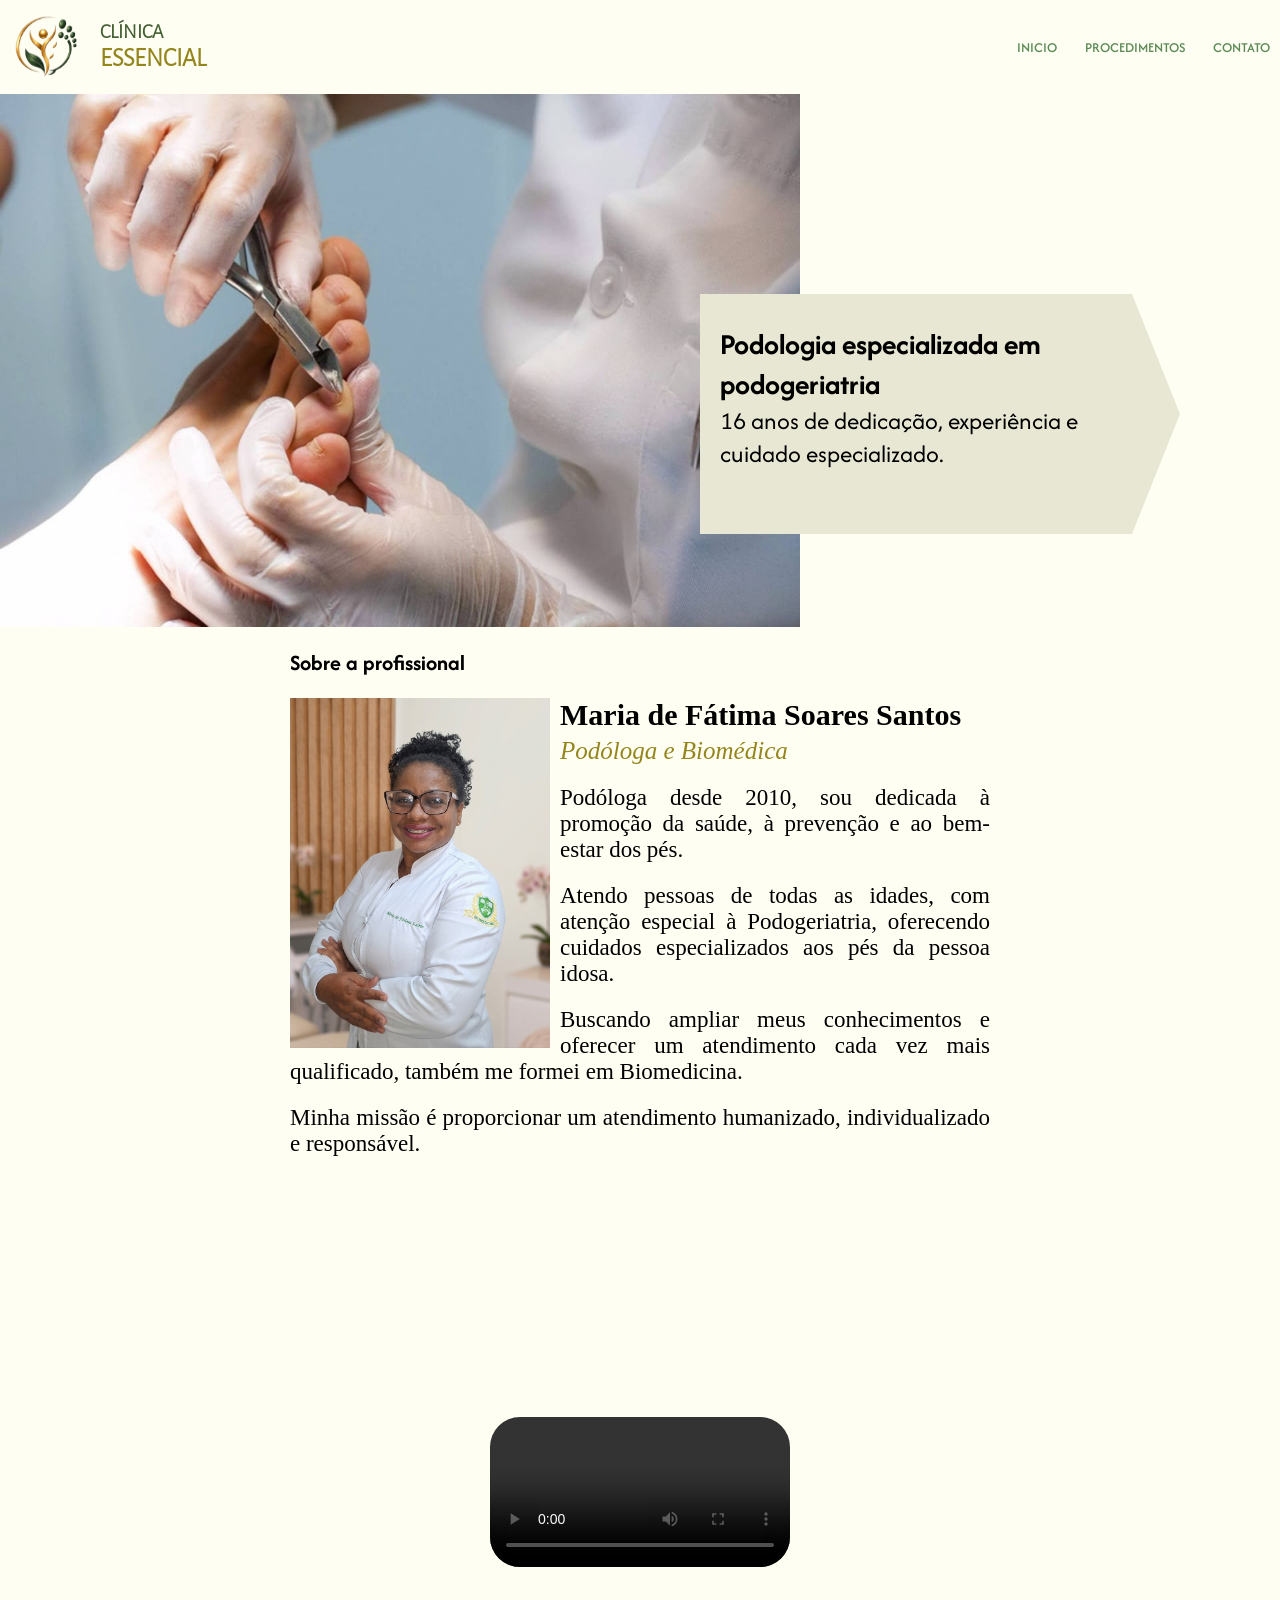
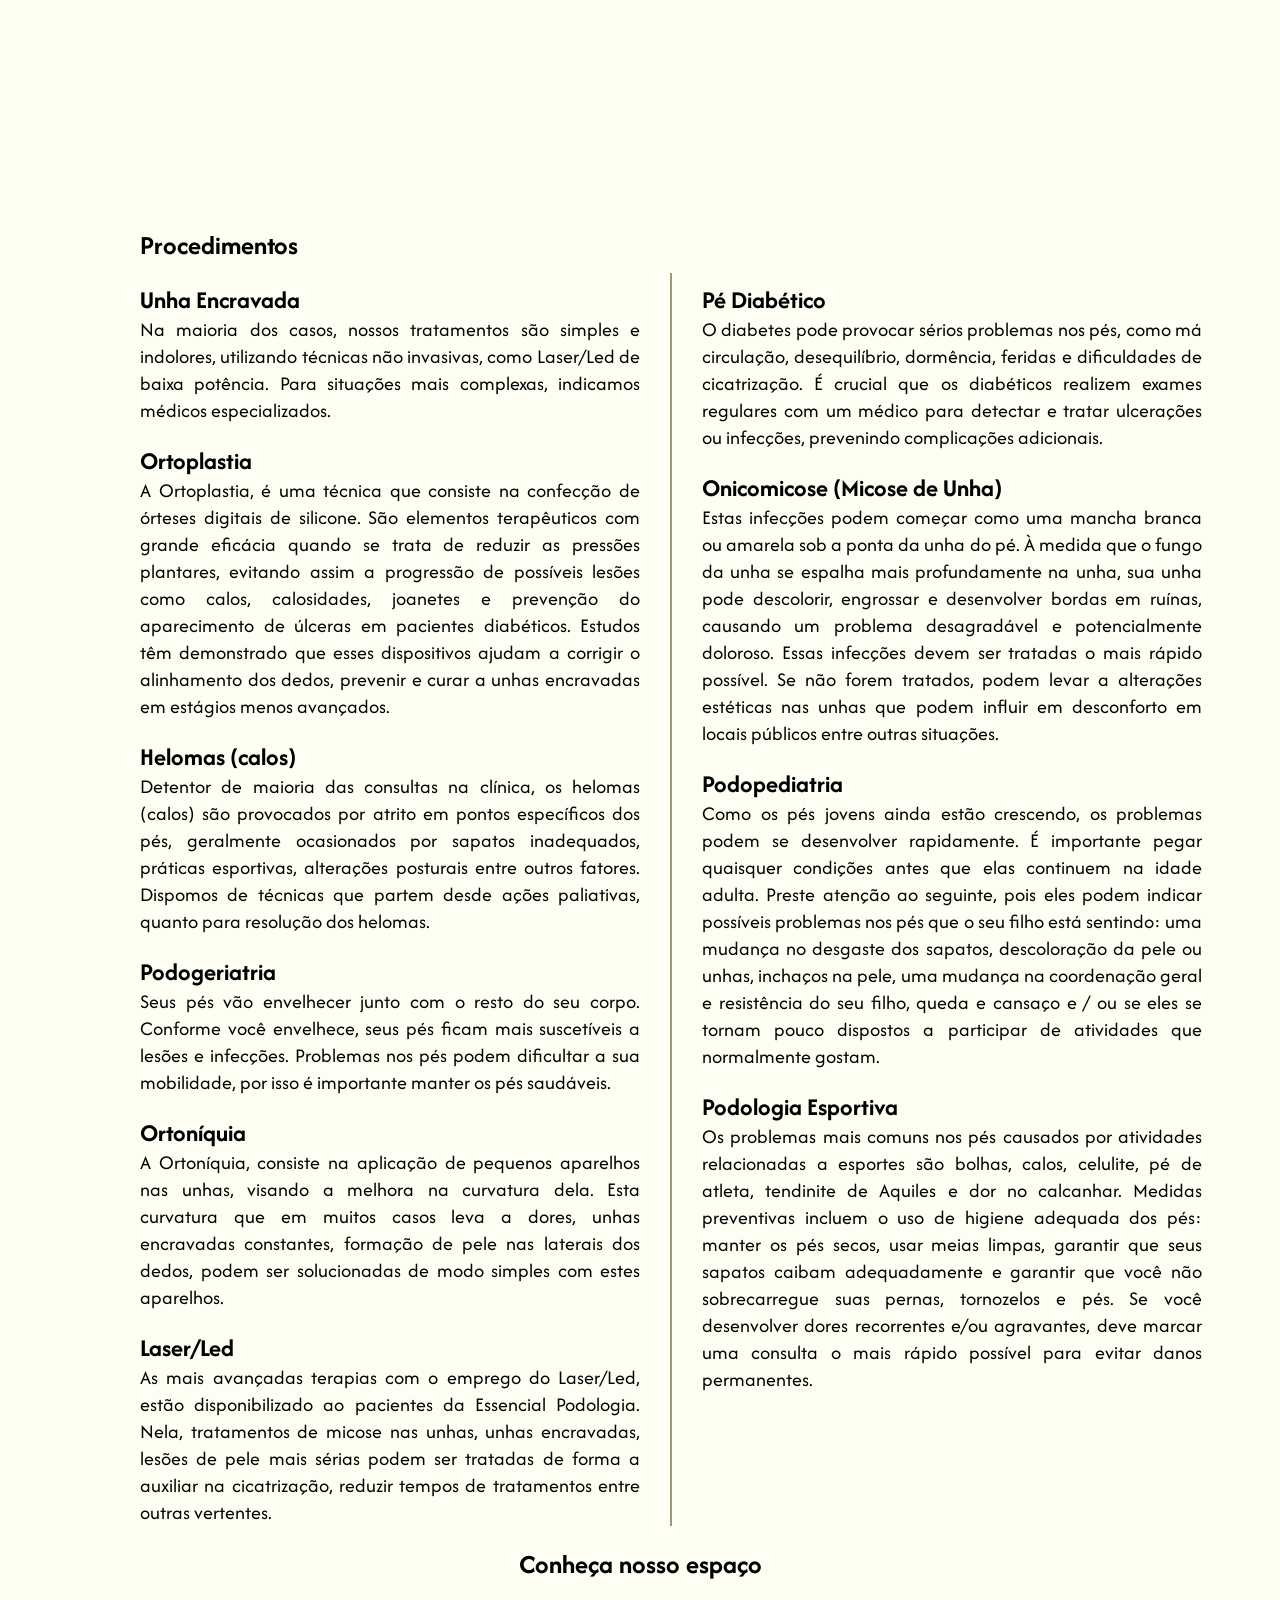
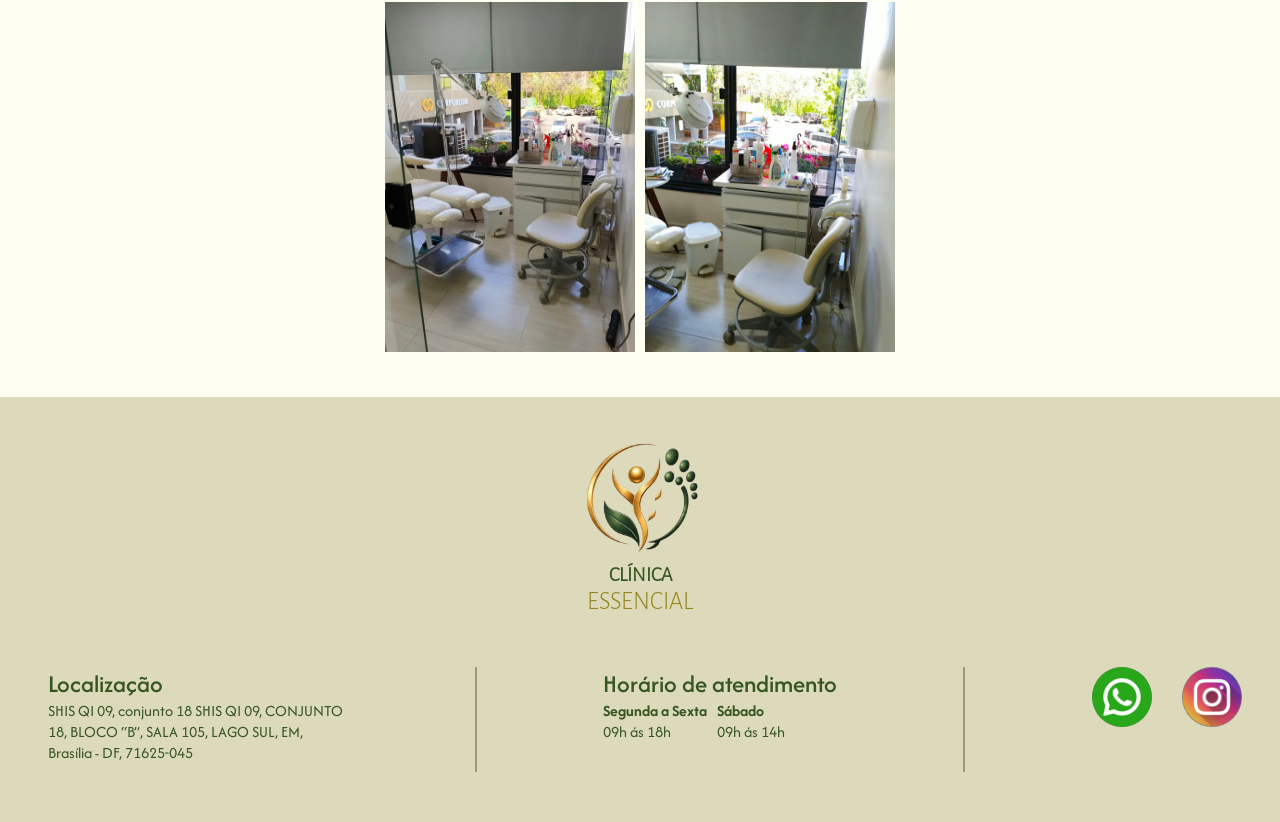
==== pages/essencial.html @ eeaeceb3 "Add files via upload" ====
<!DOCTYPE html>
<html lang="pt-br">

<head>
    <meta charset="UTF-8">
    <meta name="viewport" content="width=device-width, initial-scale=1.0">
    <title>Essencial - Fátima Soares</title>
    <link rel="icon" href="../assets/icons/logo_essencial.svg">
    <link rel="stylesheet" href="../css/essencial.css">

</head>

<body>

    <header>
        <div class="head">
            <div class="logo-header">
                <img class="logo-iva-header" src="../assets/icons/logo_essencial.svg" alt="">
            </div>
            <div class="nomeClinica">
                <p class="verde">CLÍNICA</p>
                <h1 class="dourado">ESSENCIAL</h1>
            </div>
        </div>


        <nav class="nav-menu" aria-label="Navegação principal">
            <button class="menu-button" type="button" aria-label="Abrir menu" aria-expanded="false"
                aria-controls="menu-links">
                <img class="menu" src="../assets/icons/menu.svg" alt="">
            </button>
            <div class="menu-links" id="menu-links">
                <a href="../index.html">INICIO</a>
                <a href="#procedimento">PROCEDIMENTOS</a>
                <a href="#contato">CONTATO</a>
            </div>
        </nav>

    </header>


    <main>
        <section class="slide">
            <img src="../assets/images/pepodo.jpg" alt="" class="podope">
            <div class="casa">
                <h1>Podologia especializada em podogeriatria </h1>
                <p>16 anos de dedicação, experiência e cuidado especializado.</p>
            </div>
        </section>

        <section class="profissional">
            <div class="profici">

                <div class="titulo-sobre">
                    <h1>Sobre a profissional</h1>
                </div>
                <div class="sobre">
                    <img src="../assets/images/fatima.jpg" alt="Foto da profissional">

                    <h2>Maria de Fátima Soares Santos</h2>
                    <h3>Podóloga e Biomédica</h3>

                    <p>
                        Podóloga desde 2010, sou dedicada à promoção da saúde,
                        à prevenção e ao bem-estar dos pés.
                    </p>

                    <p>
                        Atendo pessoas de todas as idades, com atenção especial à
                        Podogeriatria, oferecendo cuidados especializados aos pés da
                        pessoa idosa.
                    </p>

                    <p>
                        Buscando ampliar meus conhecimentos e oferecer um atendimento
                        cada vez mais qualificado, também me formei em Biomedicina.
                    </p>

                    <p>
                        Minha missão é proporcionar um atendimento humanizado,
                        individualizado e responsável.
                    </p>
                </div>
            </div>
        </section>



        <section class="box-video">
            <div class="video">

                <video class="meu-video" controls>
                    <source src="../assets/images/video_fatima.mp4" type="video/mp4">
                    Seu navegador não suporta este vídeo.
                </video>
            </div>
        </section>

        <section id="procedimento" class="procedimentos">
            <div class="titulo">
                <h1>Procedimentos</h1>
            </div>

            <div class="cards">

                <div class="txt-direita">

                    <div class="card">
                        <h3 class="nome-procedimento">Unha Encravada</h1>
                            <p class="txt-procedimento">Na maioria dos casos, nossos tratamentos são simples e
                                indolores,
                                utilizando
                                técnicas não invasivas, como Laser/Led de baixa potência. Para situações mais complexas,
                                indicamos
                                médicos especializados.</p>
                    </div>

                    <div class="card">
                        <h3 class="nome-procedimento">Ortoplastia</h1>
                            <p class="txt-procedimento">A Ortoplastia, é uma técnica que consiste na confecção de
                                órteses
                                digitais
                                de silicone. São elementos terapêuticos com grande eficácia quando se trata de reduzir
                                as
                                pressões
                                plantares, evitando assim a progressão de possíveis lesões como calos, calosidades,
                                joanetes
                                e
                                prevenção do aparecimento de úlceras em pacientes diabéticos. Estudos têm demonstrado
                                que
                                esses
                                dispositivos ajudam a corrigir o alinhamento dos dedos, prevenir e curar a unhas
                                encravadas
                                em
                                estágios menos avançados.
                            </p>
                    </div>

                    <div class="card">
                        <h3 class="nome-procedimento">Helomas (calos)</h1>
                            <p class="txt-procedimento">Detentor de maioria das consultas na clínica, os helomas (calos)
                                são
                                provocados por atrito em pontos específicos dos pés, geralmente ocasionados por sapatos
                                inadequados,
                                práticas esportivas, alterações posturais entre outros fatores. Dispomos de técnicas que
                                partem
                                desde ações paliativas, quanto para resolução dos helomas.
                            </p>
                    </div>

                    <div class="card">
                        <h3 class="nome-procedimento">Podogeriatria</h1>
                            <p class="txt-procedimento">Seus pés vão envelhecer junto com o resto do seu corpo. Conforme
                                você
                                envelhece, seus pés ficam mais suscetíveis a lesões e infecções. Problemas nos pés podem
                                dificultar
                                a sua mobilidade, por isso é importante manter os pés saudáveis.
                            </p>
                    </div>

                    <div class="card">
                        <h3 class="nome-procedimento">Ortoníquia</h1>
                            <p class="txt-procedimento">A Ortoníquia, consiste na aplicação de pequenos aparelhos nas
                                unhas,
                                visando
                                a melhora na curvatura dela. Esta curvatura que em muitos casos leva a dores, unhas
                                encravadas
                                constantes, formação de pele nas laterais dos dedos, podem ser solucionadas de modo
                                simples
                                com
                                estes aparelhos.</p>
                    </div>

                    <div class="card">
                        <h3 class="nome-procedimento">Laser/Led
                            </h1>
                            <p class="txt-procedimento">As mais avançadas terapias com o emprego do Laser/Led, estão
                                disponibilizado
                                ao pacientes da Essencial Podologia. Nela, tratamentos de micose nas unhas, unhas
                                encravadas,
                                lesões de
                                pele mais sérias podem ser tratadas de forma a auxiliar na cicatrização, reduzir tempos
                                de
                                tratamentos entre outras vertentes.
                            </p>
                    </div>
                </div>


                <!--        hr          -->

                <hr class="linha">

                <div class="txt-esquerda">

                    <div class="card">
                        <h3 class="nome-procedimento">Pé Diabético</h1>
                            <p class="txt-procedimento">O diabetes pode provocar sérios problemas nos pés, como má
                                circulação,
                                desequilíbrio, dormência, feridas e dificuldades de cicatrização. É crucial que os
                                diabéticos
                                realizem exames regulares com um médico para detectar e tratar ulcerações ou infecções,
                                prevenindo
                                complicações adicionais.
                            </p>
                    </div>

                    <div class="card">
                        <h3 class="nome-procedimento">Onicomicose (Micose de Unha)
                            </h1>
                            <p class="txt-procedimento">Estas infecções podem começar como uma mancha branca ou amarela
                                sob
                                a ponta
                                da unha do pé. À medida que o fungo da unha se espalha mais profundamente na unha, sua
                                unha
                                pode
                                descolorir, engrossar e desenvolver bordas em ruínas, causando um problema desagradável
                                e
                                potencialmente doloroso. Essas infecções devem ser tratadas o mais rápido possível. Se
                                não
                                forem
                                tratados, podem levar a alterações estéticas nas unhas que podem influir em desconforto
                                em
                                locais
                                públicos entre outras situações.

                            </p>
                    </div>

                    <div class="card">
                        <h3 class="nome-procedimento">Podopediatria
                            </h1>
                            <p class="txt-procedimento">Como os pés jovens ainda estão crescendo, os problemas podem se
                                desenvolver
                                rapidamente. É importante pegar quaisquer condições antes que elas continuem na idade
                                adulta. Preste
                                atenção ao seguinte, pois eles podem indicar possíveis problemas nos pés que o seu filho
                                está
                                sentindo: uma mudança no desgaste dos sapatos, descoloração da pele ou unhas, inchaços
                                na
                                pele, uma
                                mudança na coordenação geral e resistência do seu filho, queda e cansaço e / ou se eles
                                se
                                tornam
                                pouco dispostos a participar de atividades que normalmente gostam.
                            </p>
                    </div>

                    <div class="card">
                        <h3 class="nome-procedimento">Podologia Esportiva</h1>
                            <p class="txt-procedimento">Os problemas mais comuns nos pés causados por atividades
                                relacionadas a
                                esportes são bolhas, calos, celulite, pé de atleta, tendinite de Aquiles e dor no
                                calcanhar.
                                Medidas
                                preventivas incluem o uso de higiene adequada dos pés: manter os pés secos, usar meias
                                limpas,
                                garantir que seus sapatos caibam adequadamente e garantir que você não sobrecarregue
                                suas
                                pernas,
                                tornozelos e pés. Se você desenvolver dores recorrentes e/ou agravantes, deve marcar uma
                                consulta o
                                mais rápido possível para evitar danos permanentes.
                            </p>
                    </div>
                </div>
            </div>
        </section>

        <section class="espaco">
            <div class="titulo">
                <h1>Conheça nosso espaço</h1>
            </div>


            <div class="box-espaco">
                <div>
                    <img class="foto-box" src="../assets/images/f1.jpeg" alt="">
                </div>

                <div>
                    <img class="foto-box" src="../assets/images/f2.jpeg" alt="">
                </div>

            </div>
        </section>
    </main>

    <footer>
        <div class="logo-footer">
            <img src="../assets/icons/logo_essencial.svg" alt="">
            <div class="nome-footer">
                <p class="verde">CLÍNICA</p>
                <h1 class="dourado">ESSENCIAL</h1>
            </div>
        </div>

        <div class="informacoes-footer">
            <div class="localizacao">
                <h1>Localização</h1>
                <a href="https://maps.app.goo.gl/9DTfcCoNBv1RavGg7">SHIS QI 09, conjunto 18 SHIS QI 09, CONJUNTO 18,
                    BLOCO “B”, SALA 105, LAGO SUL, EM, Brasília
                    - DF,
                    71625-045 </a>
            </div>

            <hr class="linha">
            <div class="horario">
                <h1>Horário de atendimento</h1>
                <div class="hora">
                    <p> <span class="negrito"> Segunda a Sexta</span> <br>
                        09h ás 18h</p>
                    <p> <span class="negrito">Sábado</span> <br>
                        09h ás 14h</p>
                </div>
            </div>
            <hr class="linha">

            <div class="contato">
                <a
                    href="https://wa.me/556192141350?text=Olá!%20Gostaria%20de%20saber%20mais%20sobre%20os%20atendimentos.">
                    <img class="box-redes" src="../assets/icons/whatsapp.png" alt="" class="whatsapp">
                </a>
                <a href="https://www.instagram.com/clinica_essencial_podologia?stkn=NzFta3JteXpyaG42">
                    <img class="box-redes" src="../assets/icons/instagram (1).png" alt="" calss="instagram">
                </a>
            </div>

        </div>


    </footer>

    <script src="../js/menu.js"></script>
</body>

</html>
---- css/essencial.css ----
@font-face {
    font-family: 'Adamina';
    src: url('../assets/font/Adamina/Adamina-Regular.ttf');
}

@font-face {
    font-family: 'Afacad';
    src: url('../assets/font/Afacad/Afacad-VariableFont_wght.ttf');
}

@font-face {
    font-family: 'Sans sc';
    src: url('../assets/font/Alegreya_Sans_SC/AlegreyaSansSC-Light.ttf');
}

* {
    padding: 0;
    margin: 0;
}

body {
    background-color: rgba(255, 254, 243, 1);
}

.logo-essen-header {
    width: 80px;

}

header {
    display: flex;
    flex-direction: row;
    justify-content: space-between;
    align-items: center;

    margin: 10px;


}

.head {
    display: flex;
    align-items: center;
    gap: 20px;
}


.nav-menu {
    position: relative;
    display: flex;
    align-items: center;
}

.menu-button {
    display: none;
    align-items: center;
    justify-content: center;
}

.menu {
    width: 30px;
    height: 30px;
    margin-right: 0;
    display: block;
}

.menu-links {
    display: flex;
    align-items: center;
    gap: 28px;
    font-family: Afacad, sans-serif;
}

.menu-links a {
    text-decoration: none;
    color: rgb(91, 139, 85);
    font-size: 14px;
    font-weight: 500;
    transition: opacity .2s ease;
}

.menu-links a:hover {
    color: rgb(117, 56, 83);
}

button {
    all: unset;
    cursor: pointer;
}

.logo-iva-header {
    width: 70px;
    height: 70px;
    border-radius: 100%;
}


.nomeClinica {
    display: flex;
    flex-direction: column;
    align-items: start;
    font-family: Sans sc;
    margin-right: 10px;

    p {
        font-size: 20px;
        color: rgba(68, 96, 51, 1);
    }

    h1 {
        color: rgba(148, 134, 29, 1);
        font-size: 25px;
    }
}


.verde {
    color: rgba(53, 86, 33, 1);
    font-weight: 900;

}

.dourado {
    color: rgba(148, 134, 29, 1);
}



.podope {
    width: 80%;
    height: auto;
    display: block;
}


.casa {
    position: absolute;
    top: 150px;
    right: 10px;
    width: 210px;
    height: 90px;
    padding: 10px;
    background-color: rgba(232, 231, 211, 1);
    clip-path: polygon(0 0,
            90% 0,
            100% 50%,
            90% 100%,
            0 100%);

}

.casa p {
    font-size: 12px;
    font-family: afacad;
    align-items: end;

}

.casa h1 {
    font-size: 15px;
    font-family: afacad;
    align-items: end;
    margin-top: 10px;
}


.profissional {
    display: flex;
    flex-direction: column;
    justify-content: center;
    margin: 10px;
    max-width: 700px;
}

.titulo-sobre {
    display: flex;
    margin-top: 10px;
    margin-bottom: 20px;
    font-family: afacad;
    font-size: 15px;
    font-weight: 100;
}

.sobre img {
    width: 180px;
    height: 210px;
    object-fit: cover;

    float: left;
    margin-right: 10px;
    margin-bottom: 10px;
}
s
.sobre {
    font-family: afacad;
    gap: 17px;
}

.sobre h2 {
    margin-top: 10px;
    font-size: 23px;
}

.sobre h3 {
    margin-top: 5px;
    font-size: 17px;
    margin-bottom: 10px;
    font-style: italic;
    color: rgba(148, 134, 29, 1);
    ;
    font-weight: 100;
}

.sobre p {
    text-align: justify;
    font-size: 17px;
    margin-top: 10px;
}

.box-video {
    width: 100%;
    height: 450px;
    
    display: flex;
    justify-content: center;
    align-items: center;
    
    position: relative;
    overflow: hidden;
    
    margin: 40px auto;
}

.box-video video {
    width: 100%;
    height: 100%;
    
    display: block;
    border-radius: 30px;

    object-fit: cover;
    object-position: center;
}
.procedimentos {
    display: flex;
    flex-direction: column;
    align-items: start;
    margin: 10px;
    width: 90%;
    text-align: justify;
    font-family: afacad;
    gap: 10px;
    margin-top: 35px;
}


.txt-direita,
.txt-esquerda {
    display: flex;
    flex-direction: column;
    gap: 20px;
    margin-top: 10px;
}


.linha {

    display: none;
}

.espaco {
    display: flex;
    flex-direction: column;
    align-items: center;
    margin-top: 20px;
    font-family: afacad;
}

.titulo {
    font-size: 12px
}

.box-espaco {
    display: flex;
    justify-content: center;
    flex-wrap: wrap;
    gap: 10px;
    margin-top: 20px;


}

.foto-box {
    width: 350px;
    height: auto;
    background-color: rgb(177, 177, 177);
}



footer {
    background-color: rgba(221, 217, 187, 1);
    margin-top: 40px;
    font-family: afacad;
    color: rgba(53, 86, 33, 1);

    h1 {
        font-weight: 500;
        font-size: 25px;
    }

    a {
        text-decoration: none;
        color: rgba(53, 86, 33, 1);
    }
}

.informacoes-footer {
    display: flex;
    flex-direction: column;
    margin-left: 10px;
    gap: 20px;

}

.logo-footer {
    display: flex;
    flex-direction: column;
    align-items: center;
    text-align: center;
    gap: 10px;
    padding-top: 40px;
    font-family: sans sc;

    p {

        font-size: 20px;
    }
}

.localizacao {
    display: flex;
    flex-direction: column;

    a {
        width: 300px;
    }

}


.horario {
    display: flex;
    flex-direction: column;
    align-items: start;
}

.hora {
    display: flex;
    justify-content: space-between;
    gap: 10px;
    margin-bottom: 10px;
}


.negrito {
    font-weight: 700;
}


.contato {
    display: flex;
    flex-direction: row;
    justify-content: center;
    gap: 30px;
    margin-bottom: 40px;

}

.box-redes {
    background-color: gray;
    width: 60px;
    height: 60px;
    border-radius: 100%;
    transition: transform 0.3s ease;
}

.box-redes:hover {
    transform: scale(1.2);
}



@media (max-width: 650px) {
    .nav-menu {
        margin-left: auto;
    }

    .menu-button {
        display: flex;
        position: relative;
        z-index: 20;
    }

    .menu-links {
        display: none;
        position: absolute;
        z-index: 10;
        top: calc(100% + 10px);
        right: 0;
        min-width: 165px;
        padding: 10px 0;
        flex-direction: column;
        align-items: stretch;
        gap: 0;
        background-color: rgba(255, 255, 255, 0.974);
        border: 1px solid rgba(220, 189, 162, 0.45);
        box-shadow: 0 8px 20px rgba(227, 200, 143, 0.12);
        border-radius: 4px;
    }

    .menu-links.open {
        display: flex;
    }

    .menu-links a {
        padding: 12px 18px;
        font-size: 12px;
    }

    .menu-links a:hover {
        background-color: rgba(221, 216, 180, .35);
        opacity: 1;
    }
    .box-video {
    width: 100%;
    height: 350px;
    margin: 30px auto;
}

.box-video video {
    width: 100%;
    height: 100%;
    object-fit: cover;
    object-position: center;
}

.profissional{
            max-width: 600px;
}
}



/* Tablet */
@media (min-width: 700px) and (max-width: 1200px) {
    .casa {
        width: 400px;
        height: 200px;
        top: 300px;
    }
    
    .casa p {
        font-size: 20px;
    }
    
    .casa h1 {
        font-size: 30px;
    }

            .profissional {
        max-width: 800px;
        margin: 10px auto;
    }
}

/* Desktop */
@media (min-width: 1200px) {
    
        .arrow{
            width: 50px;
            margin-left: 10px;
        }
    
    .slide {
        display: flex;
        justify-content: center;
    }

    .podope {
        width: 800px;
    }

    .casa {
        position: relative;
        right: 100px;
        top: 200px;
        width: 450px;
        height: 200px;
        padding: 20px;
    }

    .casa p {
        font-size: 25px;
    }

    .casa h1 {
        font-size: 30px;
    }

        .profissional {
        max-width: 700px;
        margin: 10px auto;
    }

    .sobre img {
        width: 260px;
        height: 350px;
    }

    .sobre h2 {
        font-size: 30px;
    }

    .sobre h3 {
        font-size: 25px;
    }

    .sobre p {
        font-size: 23px;
        margin-top: 20px;
    }


    .cards{
        display: flex;
        flex-direction: row;
        justify-content: center;
    }
    .card{
        width: 500px;
    }
    .linha{
        display: block;
        margin-left: 30px;
        margin-right: 30px;
        border: 1px solid rgb(157, 153, 120);
    }

    .titulo{
        font-size: 18px;
    }

    .procedimentos {
    width: 90%;
    max-width: 1000px;
    margin: 35px auto 0;
}

    .nome-procedimento{
        font-size: 25px;
    }
    .txt-procedimento{
        font-size: 20px;
    }

    .foto-box{
        width: 250px;
        height: 350px;
    }

    .informacoes-footer{
        display: flex;
        flex-direction: row;
        justify-content: space-around;
        margin-top: 50px;
        padding-bottom: 50px;

    }
    .localizacao a:hover{
        color: rgb(255, 255, 255);
        transition: 
        transform 0.9s ease;
    }

    .box-video {
    width: 90%;
    max-width: 1100px;
    height: 550px;

    margin: 60px auto;
}

.box-video video {
    width: 100%;
    height: 100%;
    object-fit: cover;
    object-position: center;
}
}
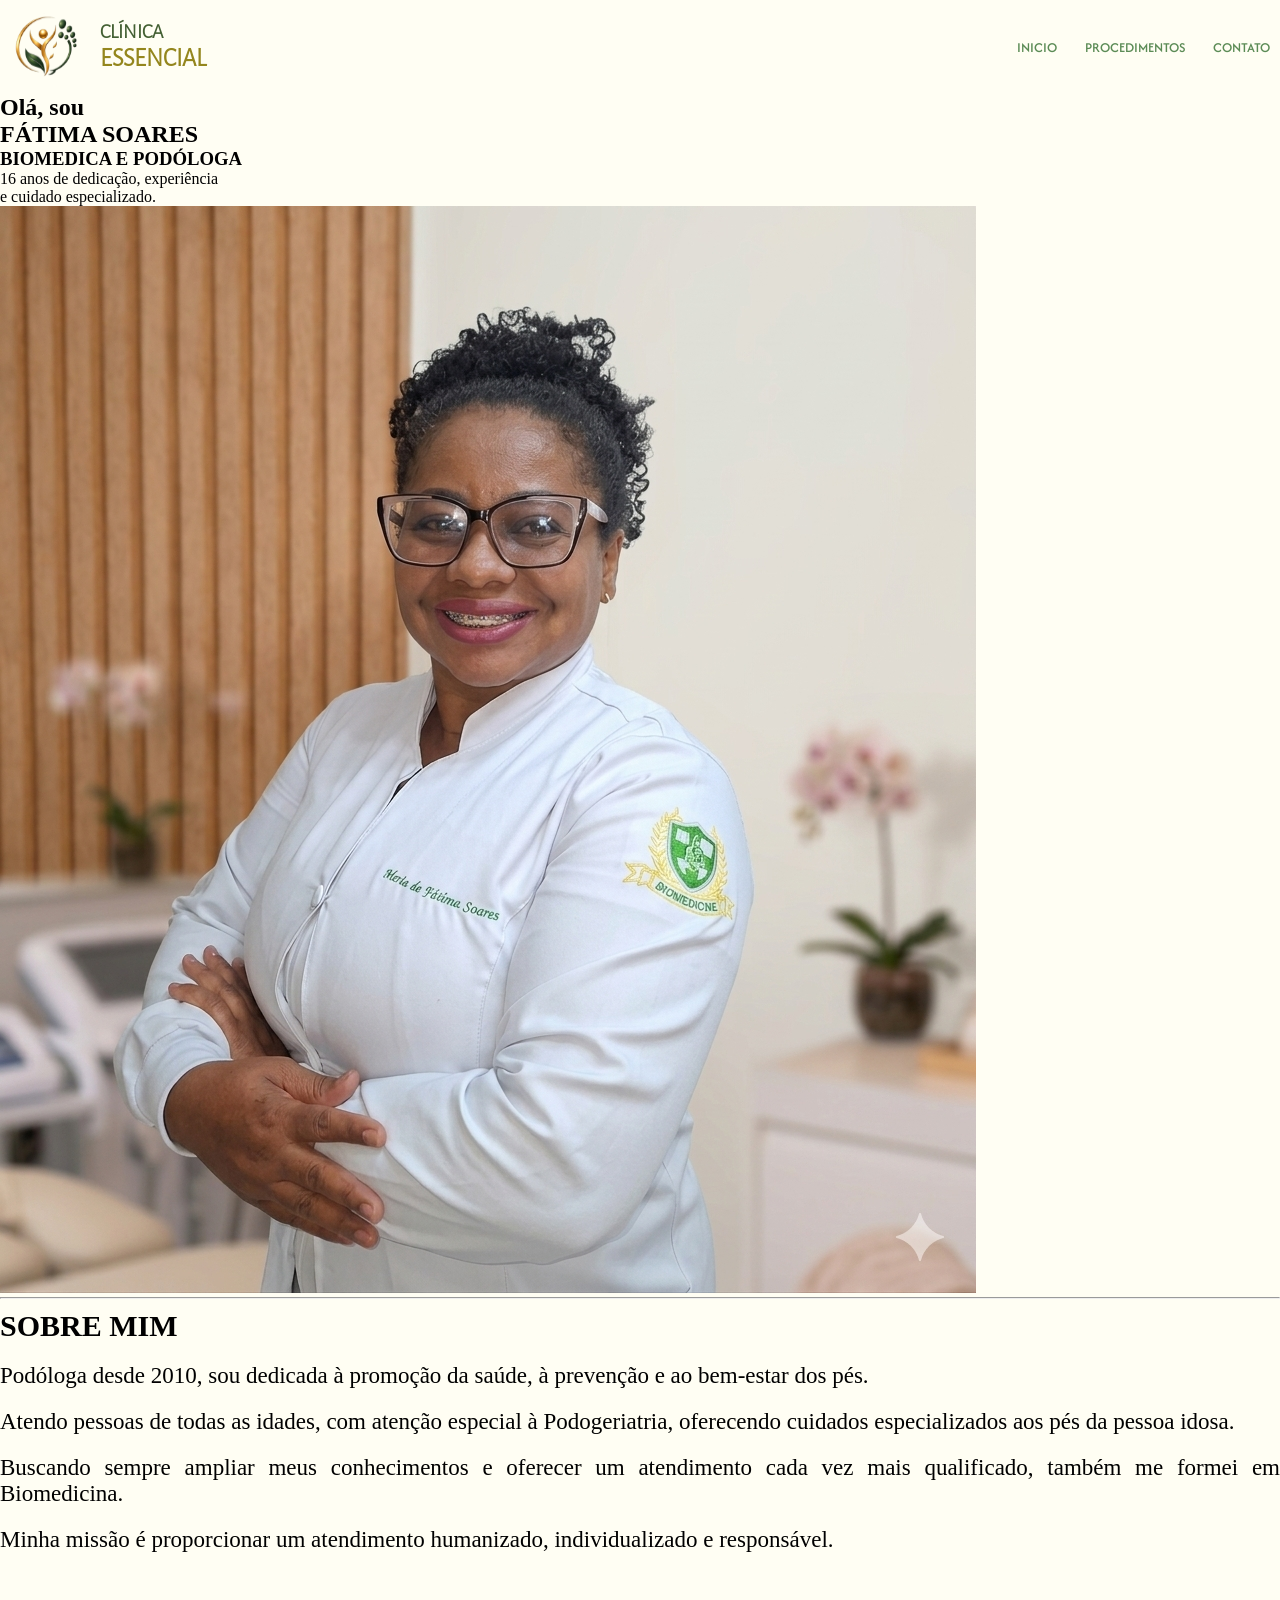
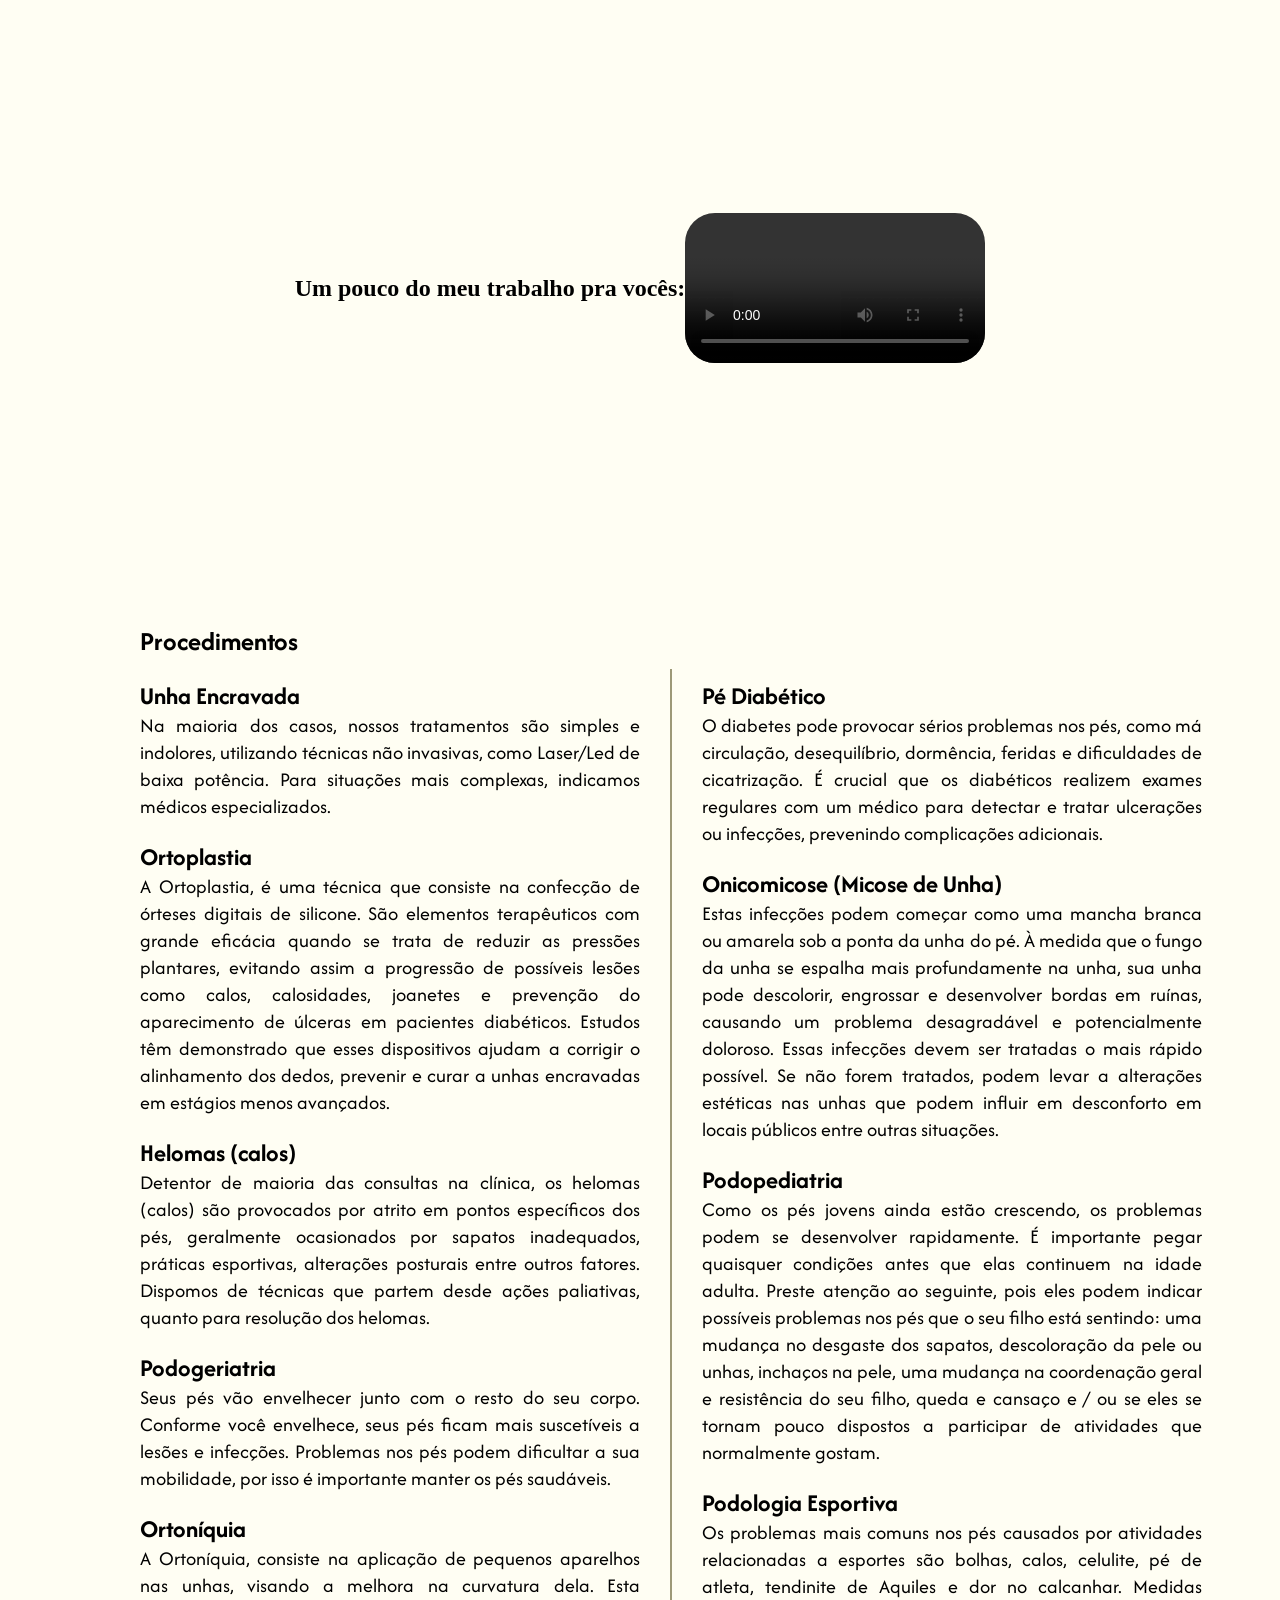
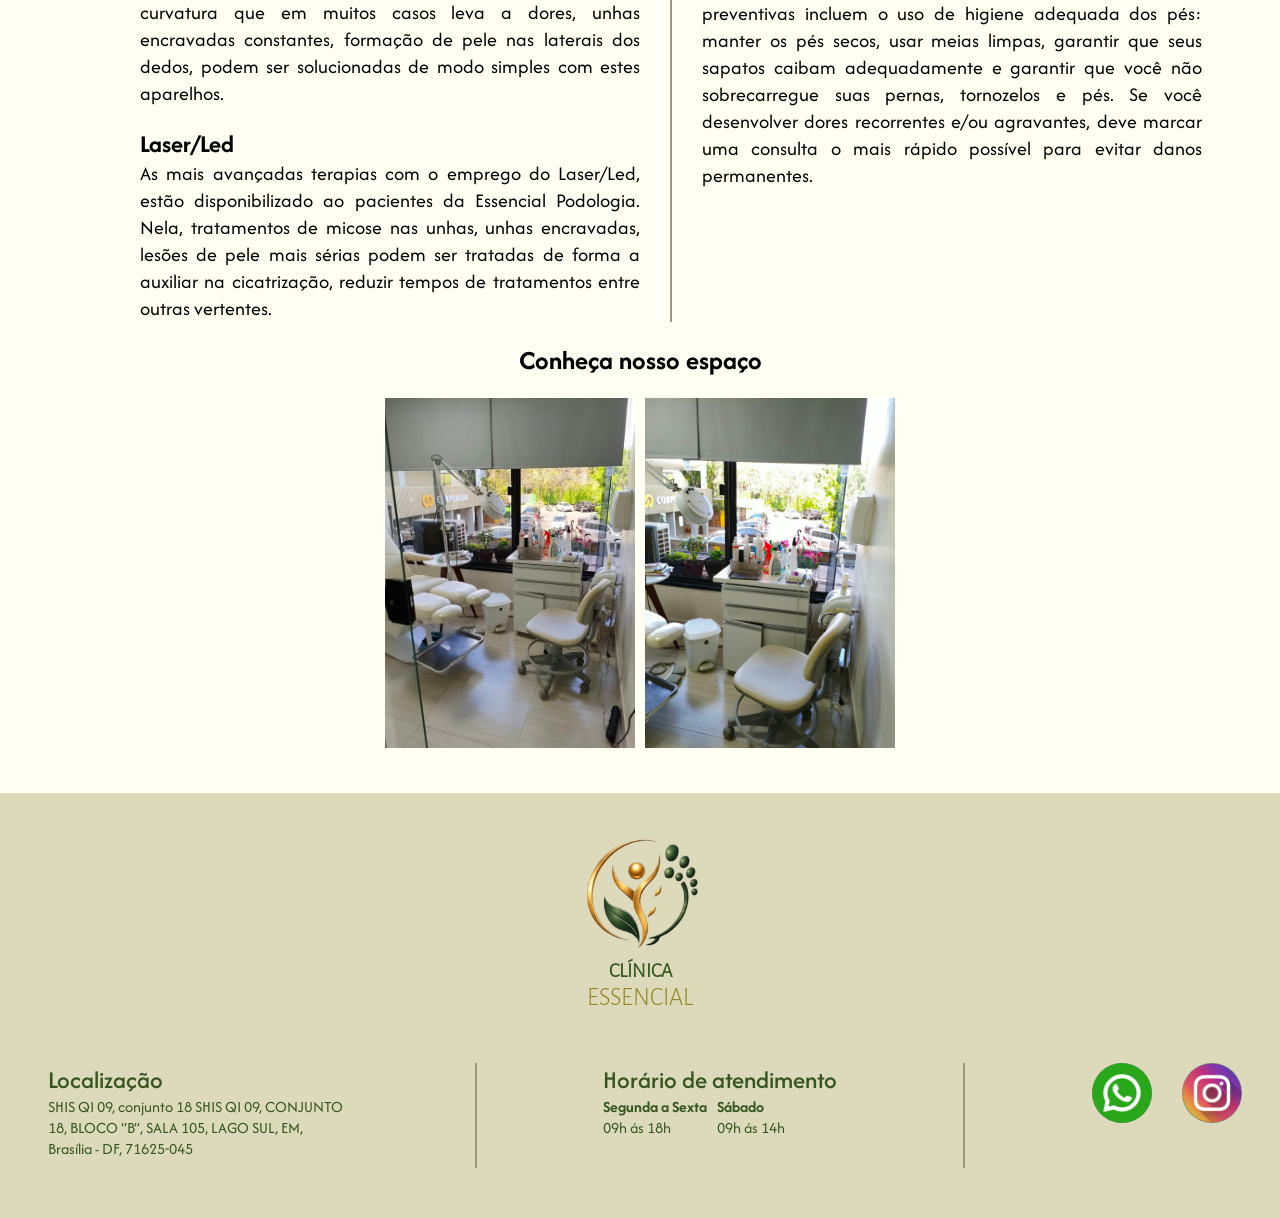
==== commit 7e5e8521: "Update essencial.html" ====
--- a/pages/essencial.html
+++ b/pages/essencial.html
@@ -40,53 +40,47 @@
 
 
     <main>
-        <section class="slide">
-            <img src="../assets/images/pepodo.jpg" alt="" class="podope">
-            <div class="casa">
-                <h1>Podologia especializada em podogeriatria </h1>
-                <p>16 anos de dedicação, experiência e cuidado especializado.</p>
-            </div>
-        </section>
-
-        <section class="profissional">
-            <div class="profici">
-
-                <div class="titulo-sobre">
-                    <h1>Sobre a profissional</h1>
-                </div>
-                <div class="sobre">
-                    <img src="../assets/images/fatima.jpg" alt="Foto da profissional">
-
-                    <h2>Maria de Fátima Soares Santos</h2>
-                    <h3>Podóloga e Biomédica</h3>
-
-                    <p>
-                        Podóloga desde 2010, sou dedicada à promoção da saúde,
-                        à prevenção e ao bem-estar dos pés.
+        <section class="apresentacao">
+            <div class="inicio">
+                <div class="texto">
+                    <h2> Olá, sou</p>
+                        <h1>FÁTIMA SOARES</h1>
+                        <h3>BIOMEDICA E PODÓLOGA</h3>
+                        <p>16 anos de dedicação, experiência <br>e cuidado especializado.</p>
+                </div>
+
+                <div class="img-profissional">
+                    <img src="../assets/images/fatima.jpg" alt="" class="foto">
+                </div>
+            </div>
+        </section>
+
+        <section class="sobre">
+            <hr class="borda-preta">
+            <div class="texto-sobre">
+
+                <h2>SOBRE MIM</h2>
+                <p>Podóloga desde 2010, sou dedicada à promoção da saúde, à prevenção e ao bem-estar dos pés.
+                </p>
+                <p>
+                    Atendo pessoas de todas as idades, com atenção especial à Podogeriatria, oferecendo cuidados
+                    especializados aos pés da pessoa idosa.
+                    
+                </p>
+
+                <p>Buscando sempre ampliar meus conhecimentos e oferecer um atendimento cada vez mais qualificado, também
+                    me formei em Biomedicina.
+                    
                     </p>
-
-                    <p>
-                        Atendo pessoas de todas as idades, com atenção especial à
-                        Podogeriatria, oferecendo cuidados especializados aos pés da
-                        pessoa idosa.
-                    </p>
-
-                    <p>
-                        Buscando ampliar meus conhecimentos e oferecer um atendimento
-                        cada vez mais qualificado, também me formei em Biomedicina.
-                    </p>
-
-                    <p>
-                        Minha missão é proporcionar um atendimento humanizado,
-                        individualizado e responsável.
-                    </p>
-                </div>
-            </div>
-        </section>
-
+                    <p>Minha missão é proporcionar um atendimento humanizado, individualizado e responsável.</p>
+                </div>
+        </section>
 
 
         <section class="box-video">
+            <div class="titulo-video">
+                <h1>Um pouco do meu trabalho pra vocês:</h1>
+            </div>
             <div class="video">
 
                 <video class="meu-video" controls>
@@ -334,4 +328,4 @@
     <script src="../js/menu.js"></script>
 </body>
 
-</html>+</html>
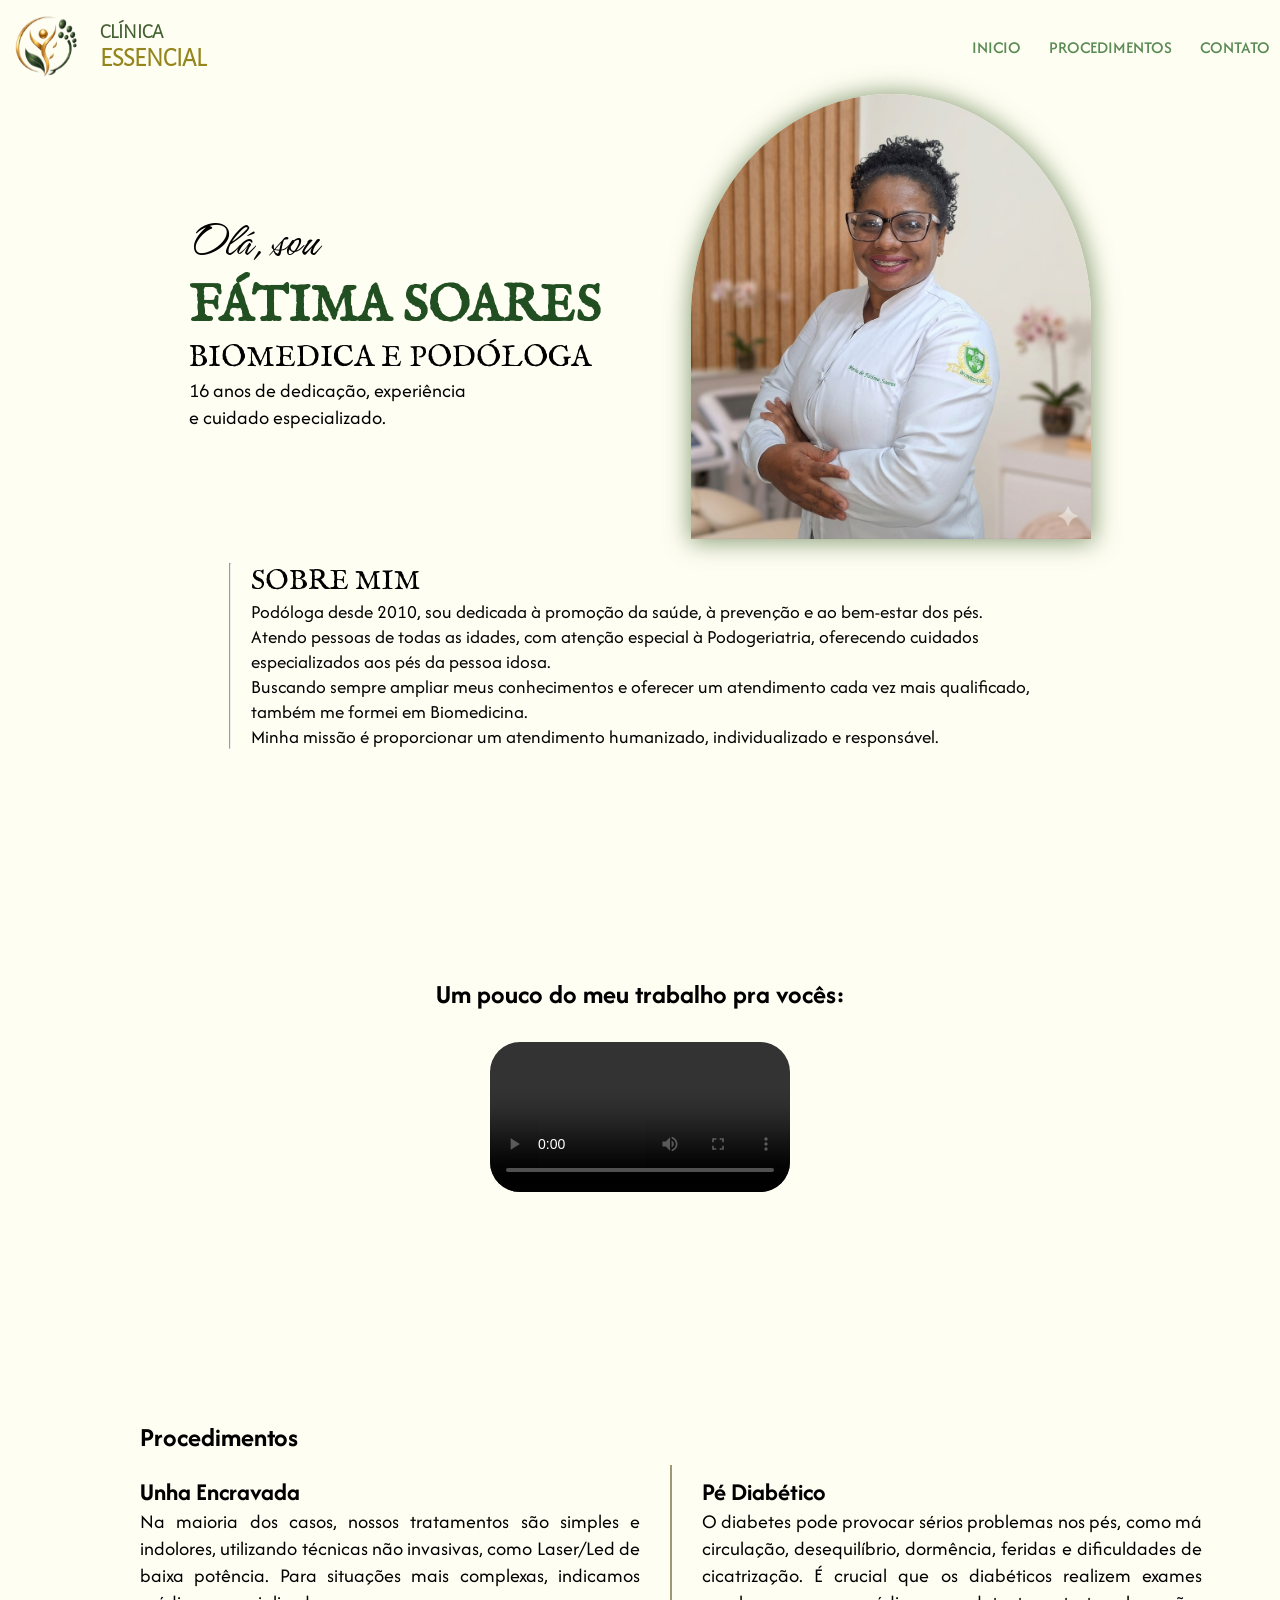
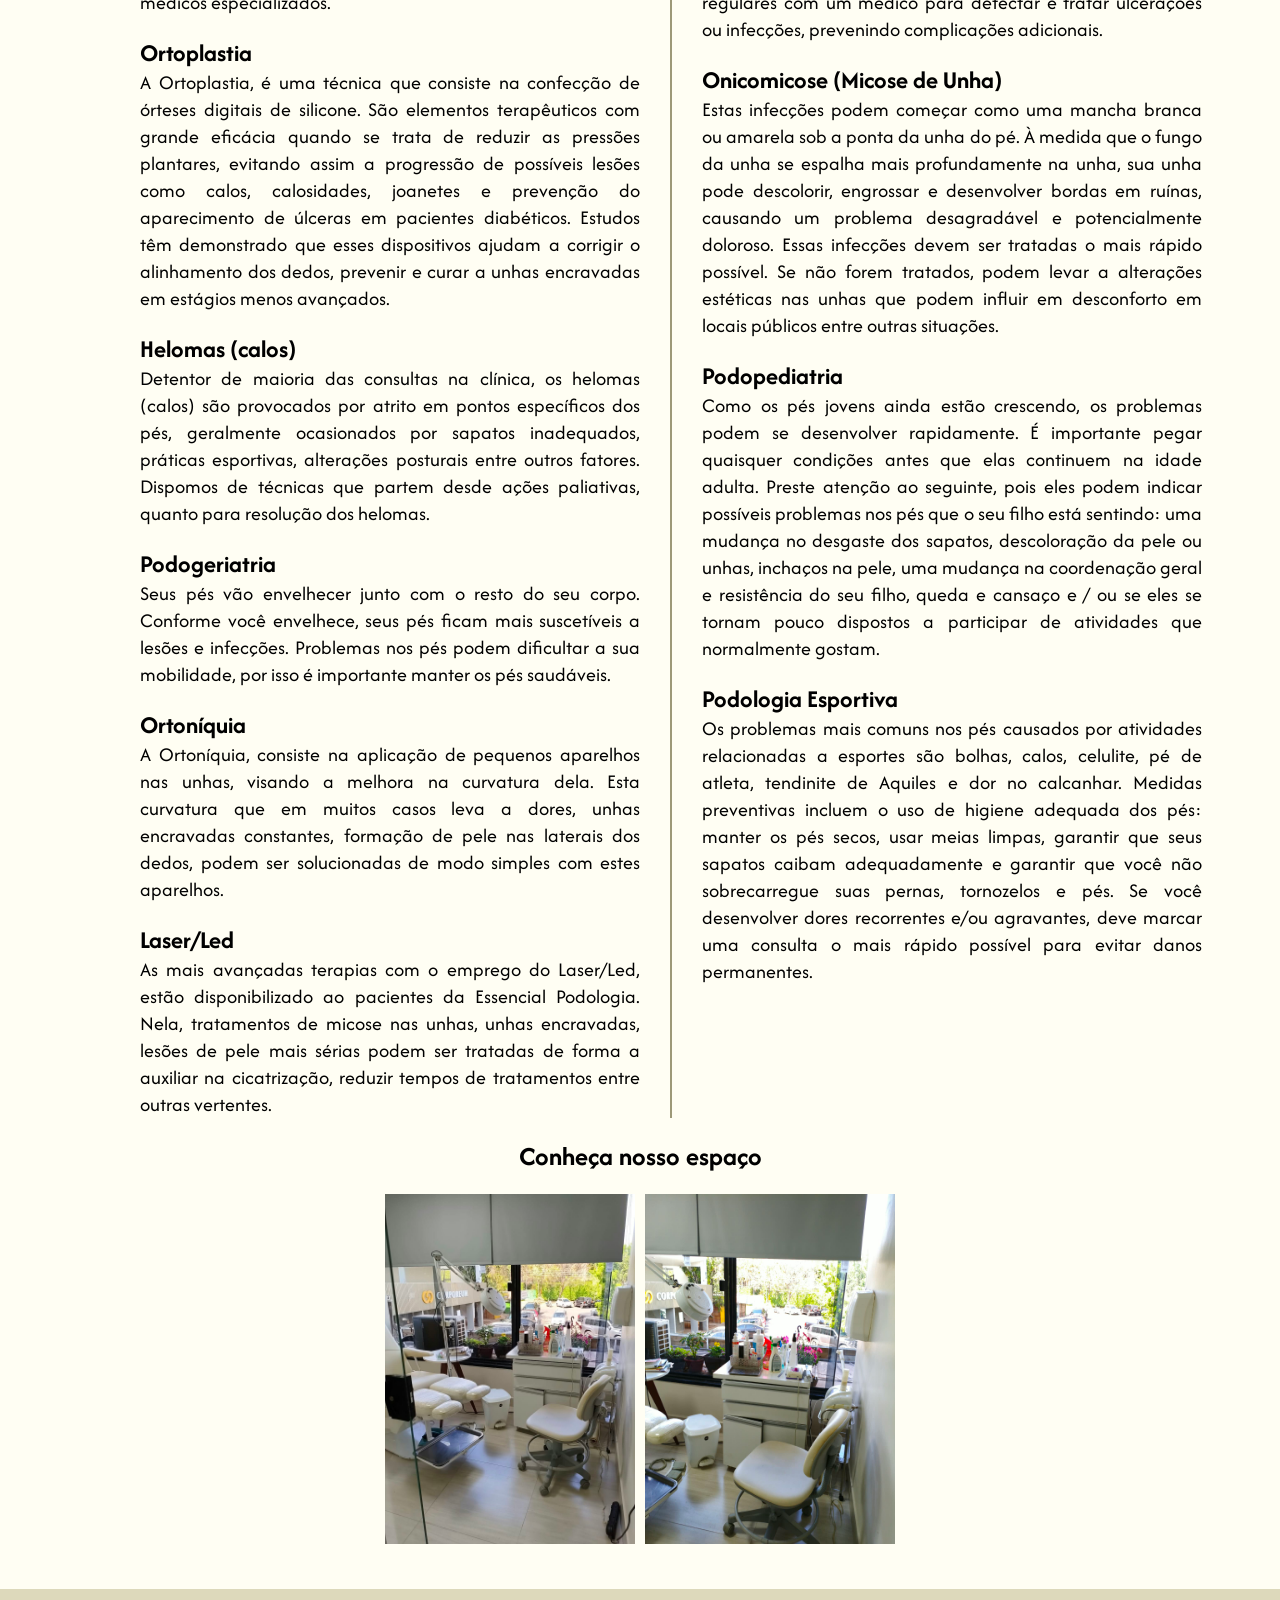
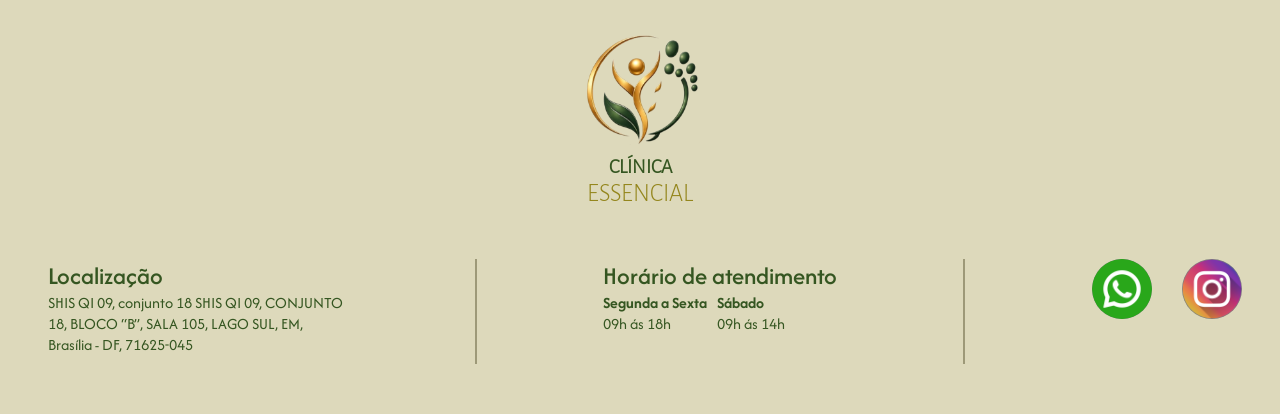
==== commit 1230f116: "Update essencial.html" ====
--- a/pages/essencial.html
+++ b/pages/essencial.html
@@ -14,9 +14,9 @@
 
     <header>
         <div class="head">
-            <div class="logo-header">
+            <a href="../index.html" class="logo-header">
                 <img class="logo-iva-header" src="../assets/icons/logo_essencial.svg" alt="">
-            </div>
+            </a>
             <div class="nomeClinica">
                 <p class="verde">CLÍNICA</p>
                 <h1 class="dourado">ESSENCIAL</h1>
@@ -280,6 +280,11 @@
         </section>
     </main>
 
+        <!-- Elfsight Google Reviews | Untitled Google Reviews -->
+<script src="https://elfsightcdn.com/platform.js" async></script>
+<div class="elfsight-app-56b8f196-f71f-473f-a272-3be5f6bcacd1" data-elfsight-app-lazy></div>
+
+
     <footer>
         <div class="logo-footer">
             <img src="../assets/icons/logo_essencial.svg" alt="">
@@ -310,7 +315,7 @@
             </div>
             <hr class="linha">
 
-            <div class="contato">
+            <div id="contato" class="contato">
                 <a
                     href="https://wa.me/556192141350?text=Olá!%20Gostaria%20de%20saber%20mais%20sobre%20os%20atendimentos.">
                     <img class="box-redes" src="../assets/icons/whatsapp.png" alt="" class="whatsapp">
--- a/css/essencial.css
+++ b/css/essencial.css
@@ -12,6 +12,23 @@
     font-family: 'Sans sc';
     src: url('../assets/font/Alegreya_Sans_SC/AlegreyaSansSC-Light.ttf');
 }
+@font-face {
+    font-family: hunrricane;
+    src: url(../assets/font/Hurricane/Hurricane-Regular.ttf);
+}
+@font-face {
+    font-family: im fell english italic;
+    src: url(../assets/font/IM_Fell_English/IMFellEnglish-Italic.ttf);
+}
+@font-face {
+    font-family: im fell english    ;
+    src: url(../assets/font/IM_Fell_English/IMFellEnglish-Regular.ttf);
+}
+
+
+
+
+
 
 * {
     padding: 0;
@@ -124,111 +141,107 @@
     color: rgba(148, 134, 29, 1);
 }
 
-
-
-.podope {
-    width: 80%;
-    height: auto;
-    display: block;
-}
-
-
-.casa {
-    position: absolute;
-    top: 150px;
-    right: 10px;
-    width: 210px;
-    height: 90px;
-    padding: 10px;
-    background-color: rgba(232, 231, 211, 1);
-    clip-path: polygon(0 0,
-            90% 0,
-            100% 50%,
-            90% 100%,
-            0 100%);
-
-}
-
-.casa p {
-    font-size: 12px;
+.inicio{
+    display: flex;
+    flex-direction: column-reverse;
+    align-items: center;
+    margin-bottom: 20px;
+    gap: 20px;
+}
+
+
+.texto{
+    font-family: im fell english;
+    
+}
+
+.texto h1{
+    color: rgb(33, 79, 33);
+}
+
+.texto h2{
+    font-family: hunrricane;
+    font-weight: 100;
+    font-size: 40px;
+}
+.texto h3{
+    font-weight: 100;
+}
+
+.texto p{
     font-family: afacad;
-    align-items: end;
-
-}
-
-.casa h1 {
-    font-size: 15px;
+    font-weight: 100;
+        font-size: 18px;
+}
+
+.foto{
+    width: 180px;
+    border-radius: 100% 100% 0 0 ;
+    box-shadow: rgba(75, 108, 55, 0.67) 1px 1px 25px 2px;
+    
+}
+
+.foto {
+    animation: flutuar 2s ease-in-out infinite;
+}
+
+@keyframes flutuar {
+
+    0%,
+    100% {
+        transform: translateY(0);
+    }
+
+    50% {
+        transform: translateY(-5px);
+    }
+}
+
+
+.sobre{
+    display: flex;
+    flex-direction: row;
+    justify-content: center;
+}
+
+.texto-sobre{
+    display: flex;
+    flex-direction: column;
+    justify-content: center;
+    min-width: 300px;
+    max-width: 800px;
     font-family: afacad;
-    align-items: end;
-    margin-top: 10px;
-}
-
-
-.profissional {
-    display: flex;
-    flex-direction: column;
+    font-weight: 200;
+    font-size: 19px;
+}
+.texto-sobre h2{
+    font-weight: 200;
+    font-family: im fell english;
+}
+
+.borda-preta{
+    margin-right: 20px;
+}
+
+
+
+.titulo-video{
+    margin-bottom: 30px;
+    font-size: large;
+    font-family: afacad;
+}
+
+.box-video {
+    
+    margin: 10px;
+    display: flex;
     justify-content: center;
-    margin: 10px;
-    max-width: 700px;
-}
-
-.titulo-sobre {
-    display: flex;
-    margin-top: 10px;
-    margin-bottom: 20px;
-    font-family: afacad;
-    font-size: 15px;
-    font-weight: 100;
-}
-
-.sobre img {
-    width: 180px;
-    height: 210px;
-    object-fit: cover;
-
-    float: left;
-    margin-right: 10px;
-    margin-bottom: 10px;
-}
-s
-.sobre {
-    font-family: afacad;
-    gap: 17px;
-}
-
-.sobre h2 {
-    margin-top: 10px;
-    font-size: 23px;
-}
-
-.sobre h3 {
-    margin-top: 5px;
-    font-size: 17px;
-    margin-bottom: 10px;
-    font-style: italic;
-    color: rgba(148, 134, 29, 1);
-    ;
-    font-weight: 100;
-}
-
-.sobre p {
-    text-align: justify;
-    font-size: 17px;
-    margin-top: 10px;
-}
-
-.box-video {
-    width: 100%;
-    height: 450px;
-    
-    display: flex;
-    justify-content: center;
-    align-items: center;
+    align-items: center;
+    flex-direction: column;
     
     position: relative;
     overflow: hidden;
-    
-    margin: 40px auto;
+
 }
 
 .box-video video {
@@ -354,6 +367,7 @@
     flex-direction: column;
     align-items: start;
 }
+
 
 .hora {
     display: flex;
@@ -432,10 +446,138 @@
         background-color: rgba(221, 216, 180, .35);
         opacity: 1;
     }
+
+
+.profissional{
+            max-width: 600px;
+}
+}
+
+@media (min-width:700px) and (max-width: 1200px){
+    .inicio{
+        display: flex;
+        flex-direction: row;
+        justify-content: center;
+    }
+    .foto{
+        width: 300px;
+    }
+}
+
+
+
+/* Desktop */
+@media (min-width: 1200px) {
+    
+    .inicio{
+        display: flex;
+        flex-direction: row;
+        justify-content: center;
+    }
+    .foto{
+        width: 400px;
+    }
+    .texto{
+    font-family: im fell english;
+    
+}
+
+.texto h1{
+
+    font-size: 50px;
+}
+
+.texto h2{
+
+    font-size: 50px;
+}
+.texto h3{
+    font-size: 30px;
+}
+
+.texto p{
+
+        font-size: 20px;
+}
+
+
+
+
+
+    
+    .menu-links a{
+        font-size: 17px;
+    }
+
+    .apresentacao{
+        display: flex;
+        flex-direction: column;
+        align-items: center;
+        justify-content: space-around;
+    }
+
+    .inicio{
+        display: flex;
+        flex-direction: row;
+        gap: 90px;
+    }
+    .cards{
+        display: flex;
+        flex-direction: row;
+        justify-content: center;
+    }
+    .card{
+        width: 500px;
+    }
+    .linha{
+        display: block;
+        margin-left: 30px;
+        margin-right: 30px;
+        border: 1px solid rgb(157, 153, 120);
+    }
+
+    .titulo{
+        font-size: 18px;
+    }
+
+    .procedimentos {
+    width: 90%;
+    max-width: 1000px;
+    margin: 35px auto 0;
+}
+
+    .nome-procedimento{
+        font-size: 25px;
+    }
+    .txt-procedimento{
+        font-size: 20px;
+    }
+
+    .foto-box{
+        width: 250px;
+        height: 350px;
+    }
+
+    .informacoes-footer{
+        display: flex;
+        flex-direction: row;
+        justify-content: space-around;
+        margin-top: 50px;
+        padding-bottom: 50px;
+
+    }
+    .localizacao a:hover{
+        color: rgb(255, 255, 255);
+        transition: 
+        transform 0.9s ease;
+    }
+
     .box-video {
-    width: 100%;
-    height: 350px;
-    margin: 30px auto;
+    width: 90%;
+    max-width: 1100px;
+    height: 550px;
+
+    margin: 60px auto;
 }
 
 .box-video video {
@@ -444,157 +586,4 @@
     object-fit: cover;
     object-position: center;
 }
-
-.profissional{
-            max-width: 600px;
-}
-}
-
-
-
-/* Tablet */
-@media (min-width: 700px) and (max-width: 1200px) {
-    .casa {
-        width: 400px;
-        height: 200px;
-        top: 300px;
-    }
-    
-    .casa p {
-        font-size: 20px;
-    }
-    
-    .casa h1 {
-        font-size: 30px;
-    }
-
-            .profissional {
-        max-width: 800px;
-        margin: 10px auto;
-    }
-}
-
-/* Desktop */
-@media (min-width: 1200px) {
-    
-        .arrow{
-            width: 50px;
-            margin-left: 10px;
-        }
-    
-    .slide {
-        display: flex;
-        justify-content: center;
-    }
-
-    .podope {
-        width: 800px;
-    }
-
-    .casa {
-        position: relative;
-        right: 100px;
-        top: 200px;
-        width: 450px;
-        height: 200px;
-        padding: 20px;
-    }
-
-    .casa p {
-        font-size: 25px;
-    }
-
-    .casa h1 {
-        font-size: 30px;
-    }
-
-        .profissional {
-        max-width: 700px;
-        margin: 10px auto;
-    }
-
-    .sobre img {
-        width: 260px;
-        height: 350px;
-    }
-
-    .sobre h2 {
-        font-size: 30px;
-    }
-
-    .sobre h3 {
-        font-size: 25px;
-    }
-
-    .sobre p {
-        font-size: 23px;
-        margin-top: 20px;
-    }
-
-
-    .cards{
-        display: flex;
-        flex-direction: row;
-        justify-content: center;
-    }
-    .card{
-        width: 500px;
-    }
-    .linha{
-        display: block;
-        margin-left: 30px;
-        margin-right: 30px;
-        border: 1px solid rgb(157, 153, 120);
-    }
-
-    .titulo{
-        font-size: 18px;
-    }
-
-    .procedimentos {
-    width: 90%;
-    max-width: 1000px;
-    margin: 35px auto 0;
-}
-
-    .nome-procedimento{
-        font-size: 25px;
-    }
-    .txt-procedimento{
-        font-size: 20px;
-    }
-
-    .foto-box{
-        width: 250px;
-        height: 350px;
-    }
-
-    .informacoes-footer{
-        display: flex;
-        flex-direction: row;
-        justify-content: space-around;
-        margin-top: 50px;
-        padding-bottom: 50px;
-
-    }
-    .localizacao a:hover{
-        color: rgb(255, 255, 255);
-        transition: 
-        transform 0.9s ease;
-    }
-
-    .box-video {
-    width: 90%;
-    max-width: 1100px;
-    height: 550px;
-
-    margin: 60px auto;
-}
-
-.box-video video {
-    width: 100%;
-    height: 100%;
-    object-fit: cover;
-    object-position: center;
-}
-}+}
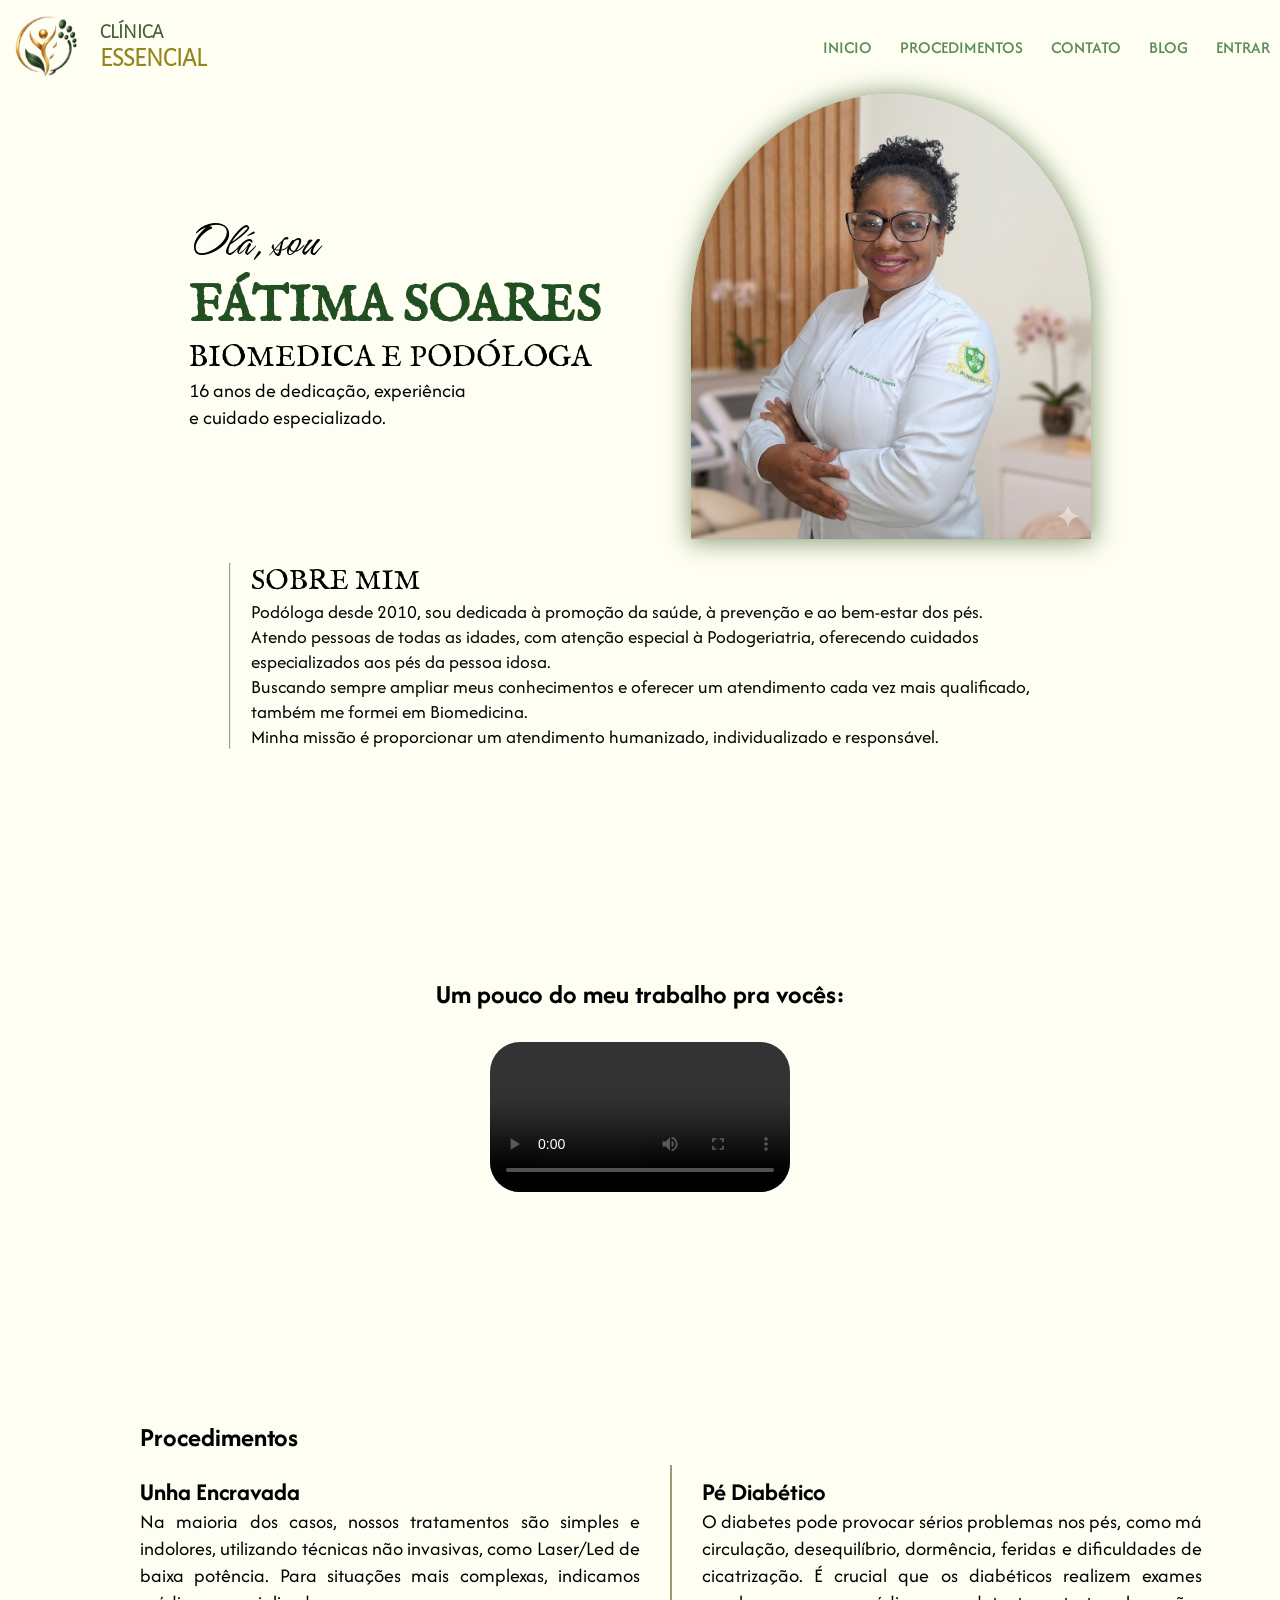
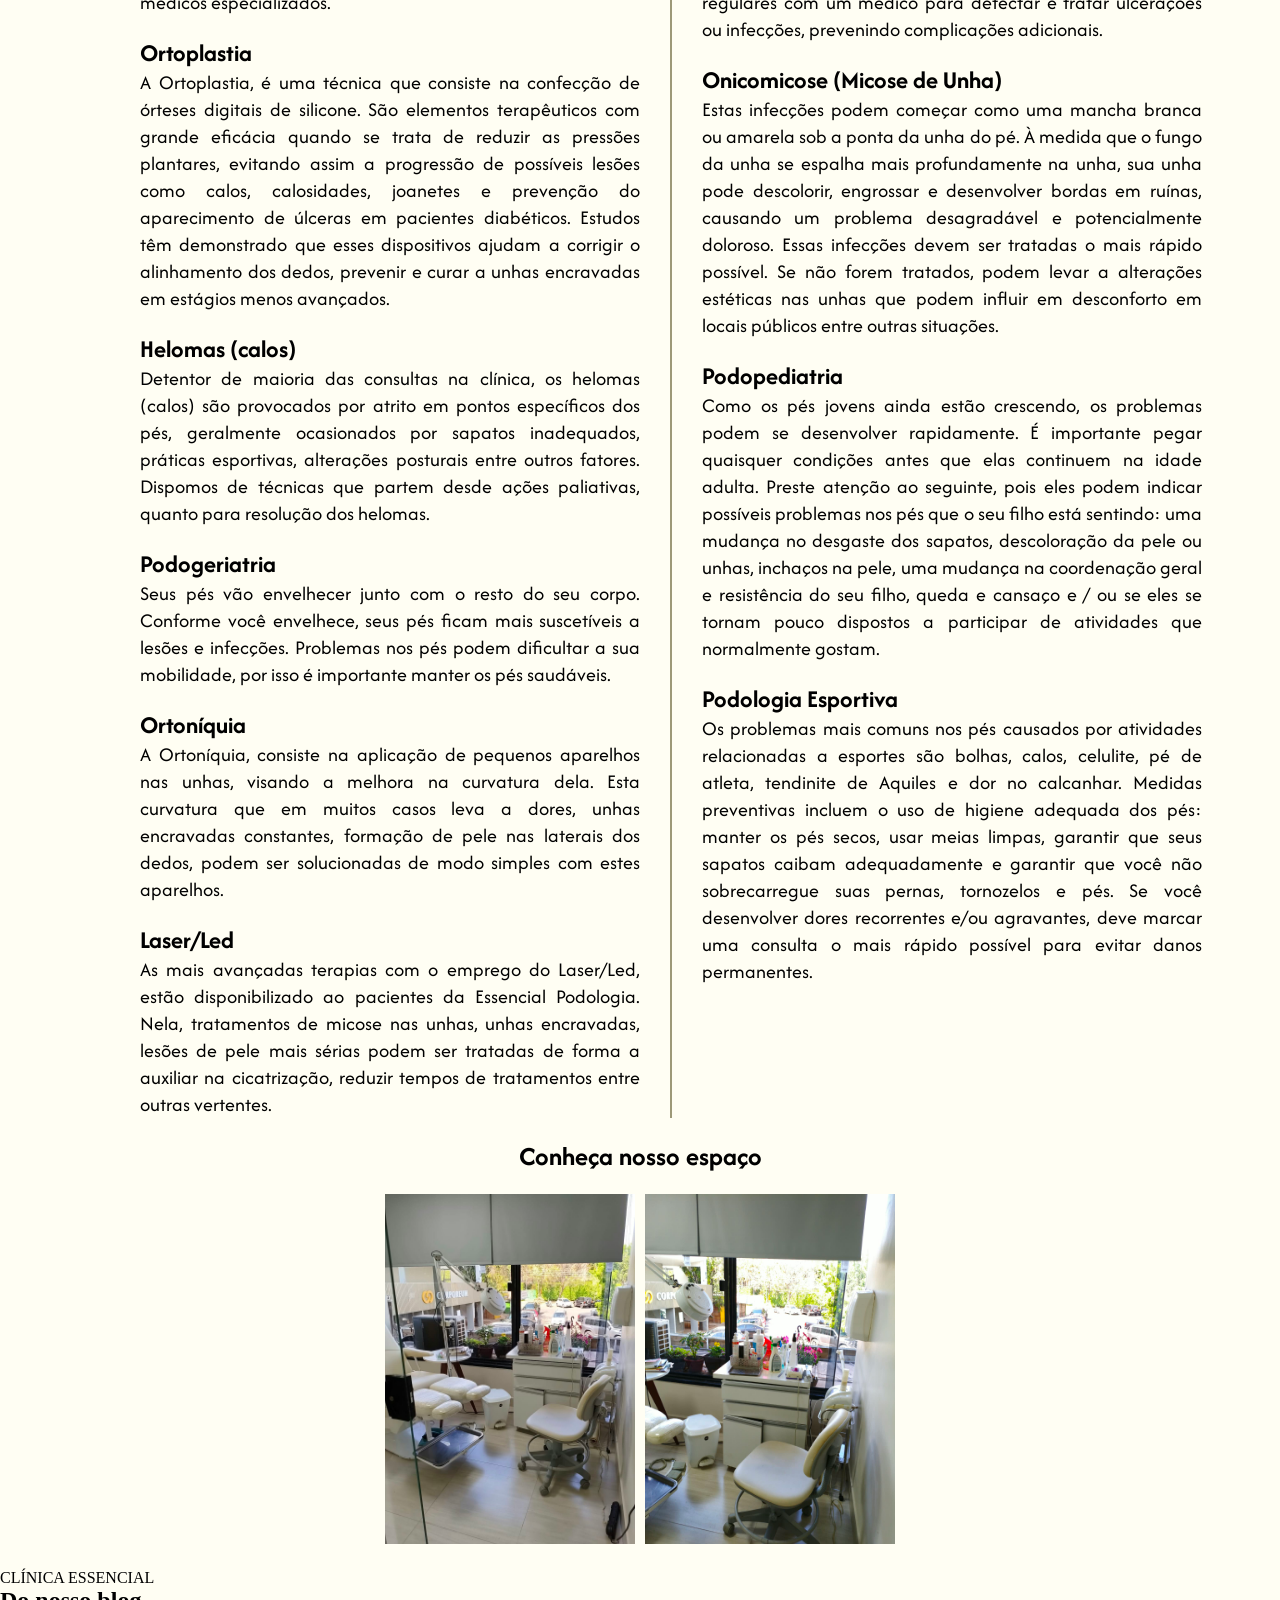
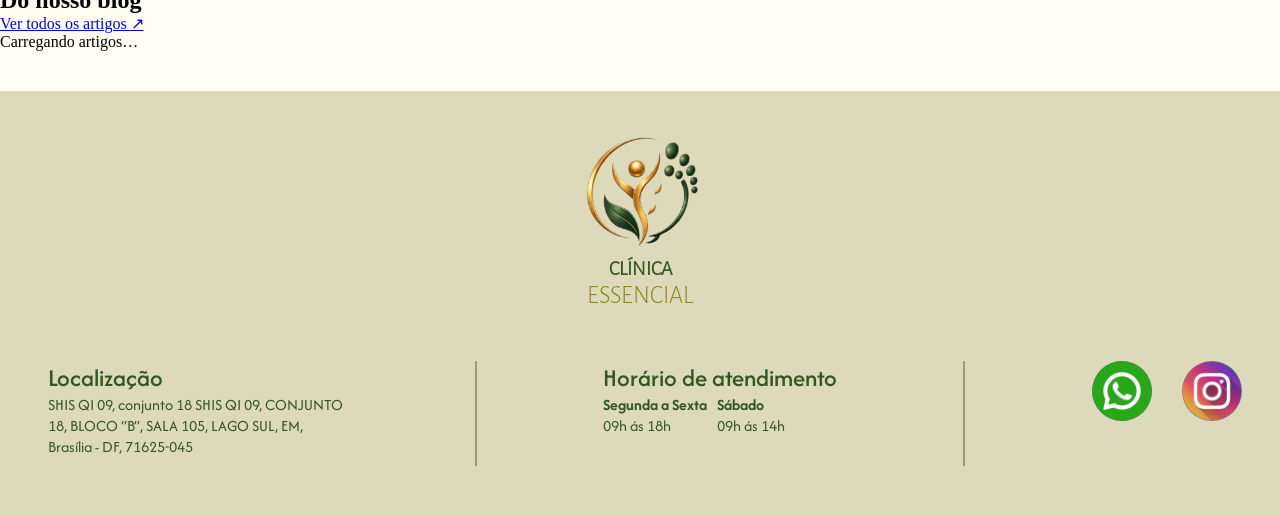
==== commit 45db4743: "Update essencial.html" ====
--- a/pages/essencial.html
+++ b/pages/essencial.html
@@ -7,6 +7,7 @@
     <title>Essencial - Fátima Soares</title>
     <link rel="icon" href="../assets/icons/logo_essencial.svg">
     <link rel="stylesheet" href="../css/essencial.css">
+    <link rel="stylesheet" href="../css/blog.css">
 
 </head>
 
@@ -33,6 +34,8 @@
                 <a href="../index.html">INICIO</a>
                 <a href="#procedimento">PROCEDIMENTOS</a>
                 <a href="#contato">CONTATO</a>
+                <a href="blog.html">BLOG</a>
+                <a class="acesso-blog" href="entrar.html">ENTRAR</a>
             </div>
         </nav>
 
@@ -285,6 +288,14 @@
 <div class="elfsight-app-56b8f196-f71f-473f-a272-3be5f6bcacd1" data-elfsight-app-lazy></div>
 
 
+
+        <section class="blog-destaque" aria-labelledby="blog-destaque-titulo">
+            <div class="blog-container">
+                <div class="blog-heading"><div><span class="blog-kicker">CLÍNICA ESSENCIAL</span><h2 id="blog-destaque-titulo">Do nosso blog</h2></div><a class="blog-ver-todos" href="blog.html">Ver todos os artigos <span aria-hidden="true">↗</span></a></div>
+                <div id="posts-recentes" class="blog-grid" aria-live="polite"><p class="blog-status">Carregando artigos…</p></div>
+            </div>
+        </section>
+
     <footer>
         <div class="logo-footer">
             <img src="../assets/icons/logo_essencial.svg" alt="">
@@ -331,6 +342,7 @@
     </footer>
 
     <script src="../js/menu.js"></script>
+    <script type="module" src="../js/blog-home.js"></script>
 </body>
 
 </html>
--- a/css/essencial.css
+++ b/css/essencial.css
@@ -242,6 +242,7 @@
     position: relative;
     overflow: hidden;
 
+
 }
 
 .box-video video {
@@ -309,6 +310,10 @@
     background-color: rgb(177, 177, 177);
 }
 
+.elfsight-app-56b8f196-f71f-473f-a272-3be5f6bcacd1{
+    font-family: afacad;
+    margin-top: 20px;
+}
 
 
 footer {
